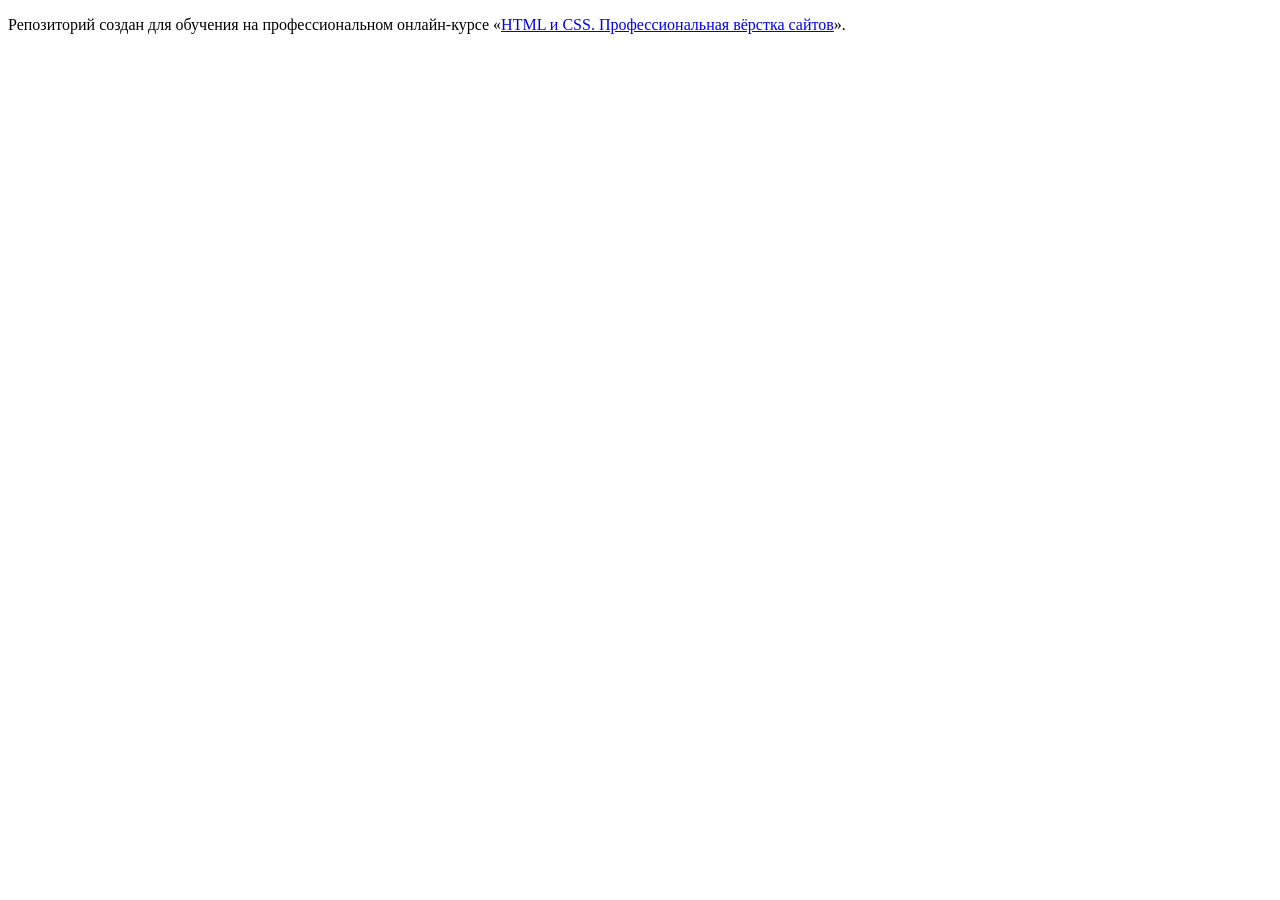
==== index.html @ 4e3295e1 ":hatching_chick:" ====
<!DOCTYPE html>
<html lang="ru">
  <head>
    <meta charset="utf-8">
    <title>HTML Academy: Седона</title>
  </head>
  <body>

    <p>Репозиторий создан для обучения на профессиональном онлайн‑курсе «<a href="https://htmlacademy.ru/intensive/htmlcss">HTML и CSS. Профессиональная вёрстка сайтов</a>».</p>

  </body>
</html>
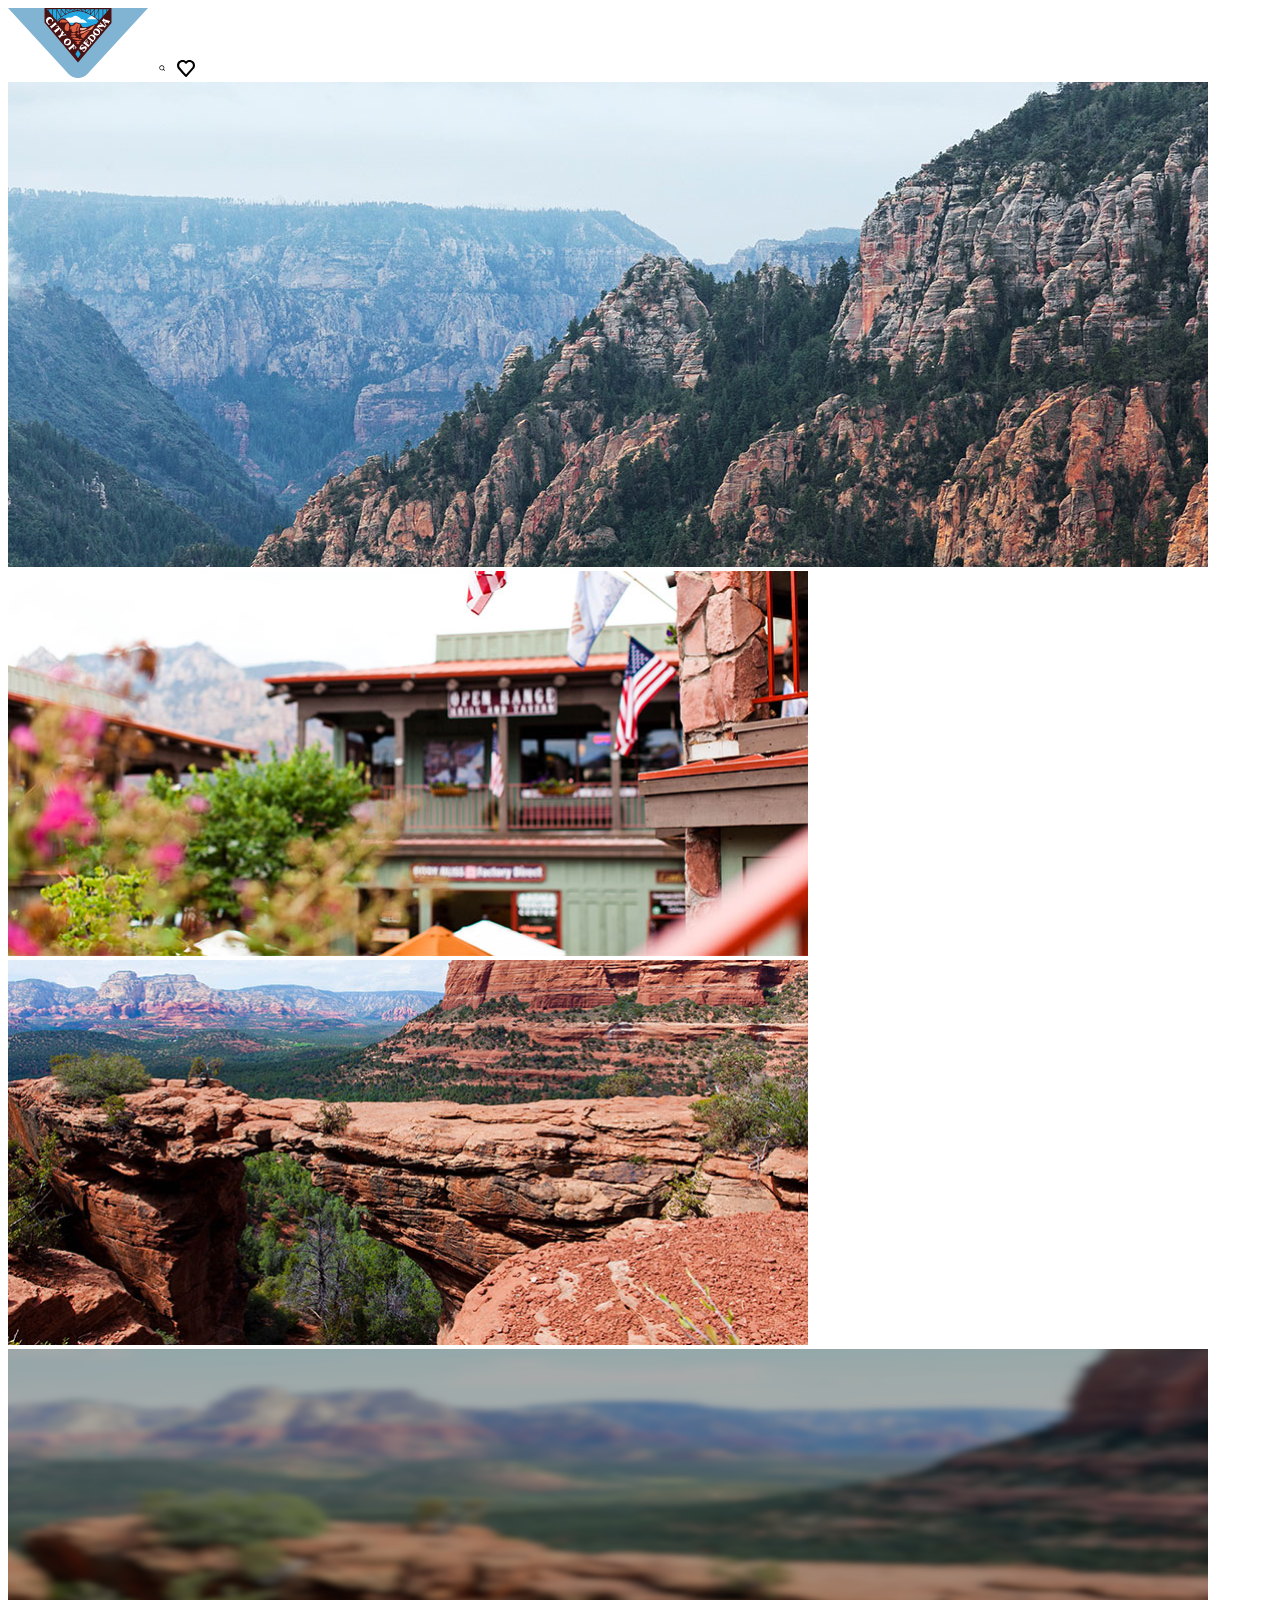
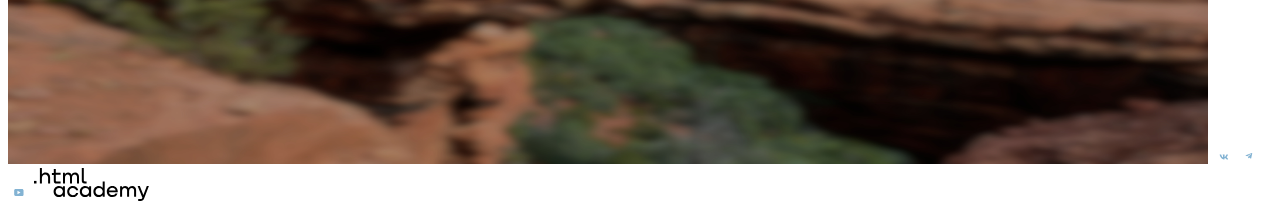
==== commit f96138a0: "some of updates" ====
--- a/index.html
+++ b/index.html
@@ -1,12 +1,21 @@
 <!DOCTYPE html>
-<html lang="ru">
-  <head>
-    <meta charset="utf-8">
-    <title>HTML Academy: Седона</title>
-  </head>
-  <body>
-
-    <p>Репозиторий создан для обучения на профессиональном онлайн‑курсе «<a href="https://htmlacademy.ru/intensive/htmlcss">HTML и CSS. Профессиональная вёрстка сайтов</a>».</p>
-
-  </body>
+<html lang="en">
+<head>
+    <meta charset="UTF-8">
+    <meta name="viewport" content="width=device-width, initial-scale=1.0">
+    <title>Main Page</title>
+</head>
+<body>
+    <img src="images/logo.svg" width="140" height="70" alt="Лого Sedona">
+    <img src="images/search.svg" width="20" height="20" alt="Лого поиска">
+    <img src="images/heart.svg" width="20" height="20" alt="Лого избранного">
+    <img src="images/index-background.jpg" width="1200" height="485" alt="Логотип Sedona на фоне гор">
+    <img src="images/photo-1.jpg" width="800" height="385" alt="Дома в японской стилистике">
+    <img src="images/photo-2.jpg" width="800" height="385" alt="Гранд каньон">
+    <img src="images/unsplash.jpg" width="1200" height="415" alt="Горы">
+    <img src="images/social-vk.svg" width="24" height="14" alt="Лого VK">
+    <img src="images/social-telegram.svg" width="18" height="16" alt="Лого TG">
+    <img src="images/social-youtube.svg" width="22" height="17" alt="Лого YT">
+    <img src="images/logo_htmlacademy.svg" width="115" height="33" alt="Лого HTMLAcademy">
+</body>
 </html>
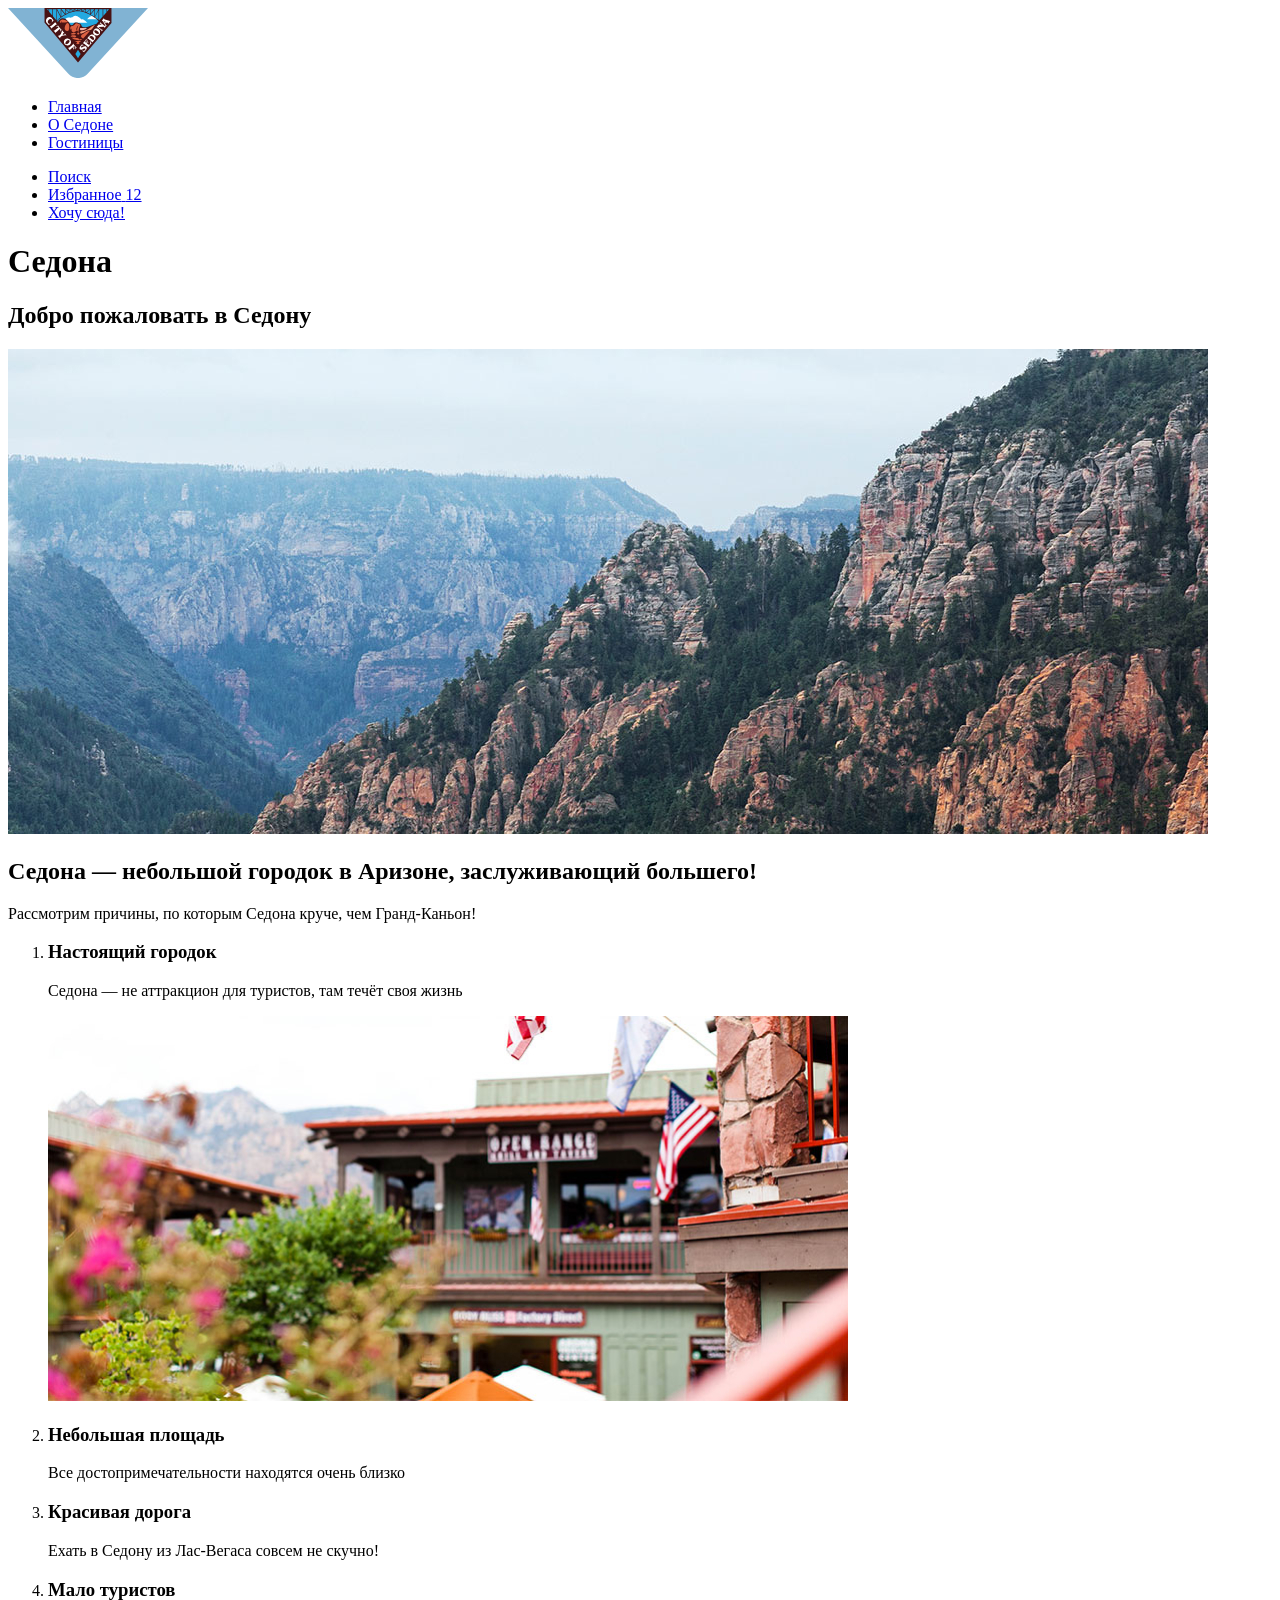
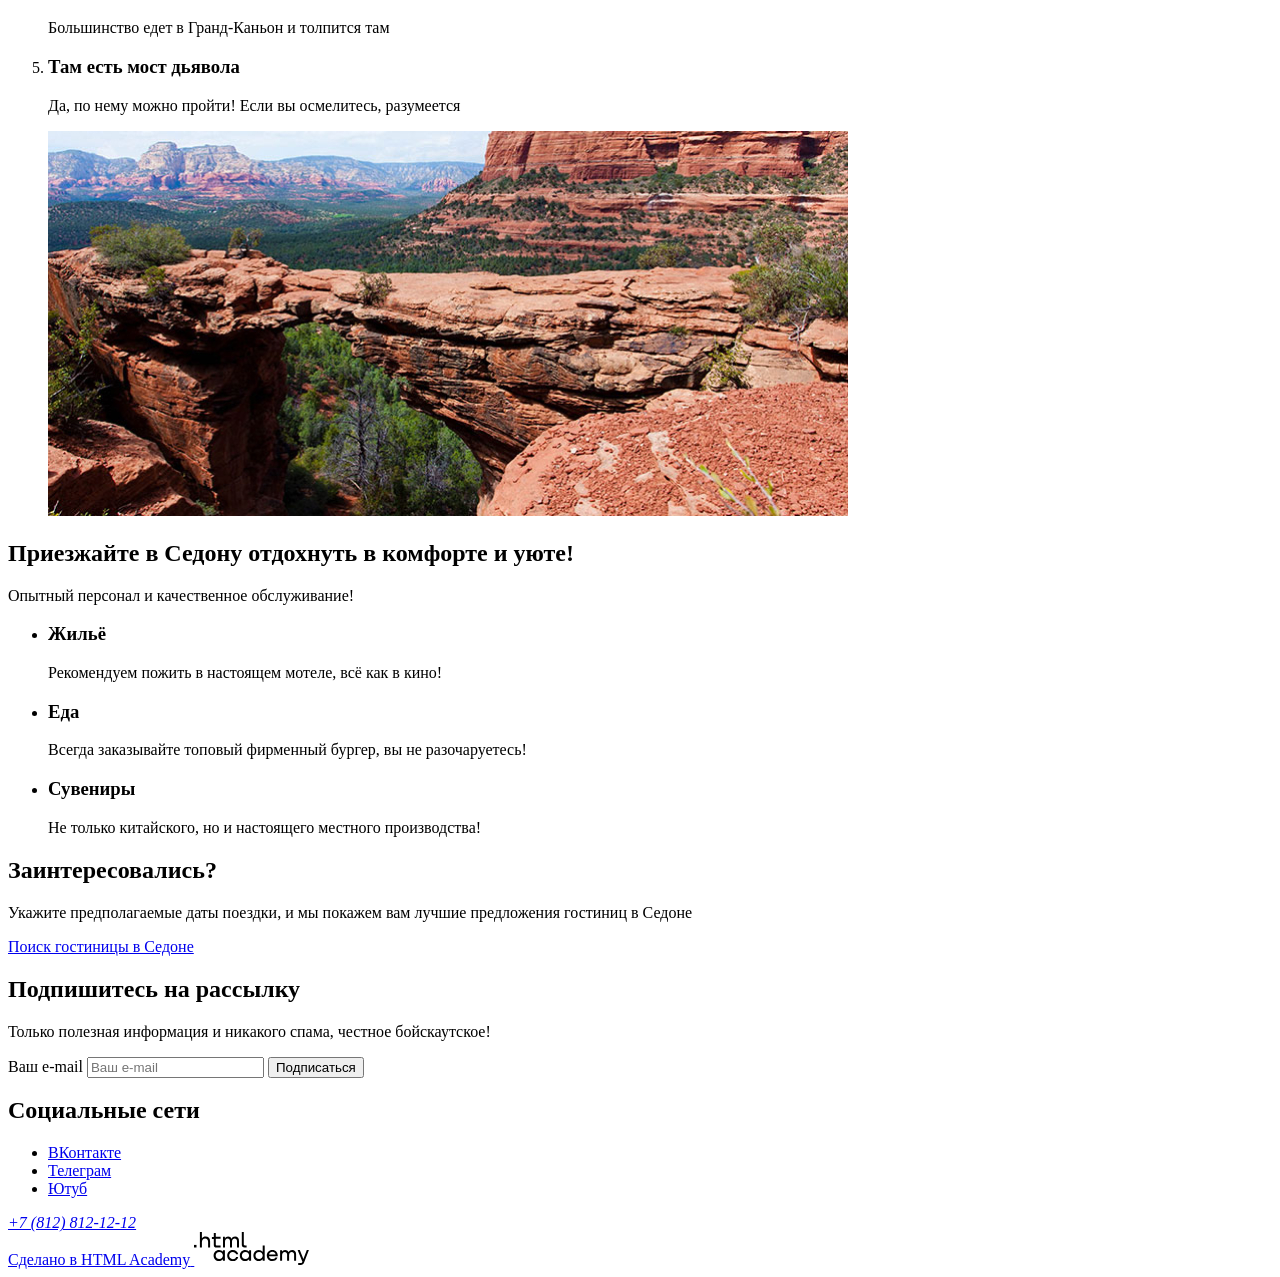
==== commit c1b6df36: "Размечает страницы проекта" ====
--- a/index.html
+++ b/index.html
@@ -1,21 +1,152 @@
 <!DOCTYPE html>
-<html lang="en">
-<head>
-    <meta charset="UTF-8">
+<html lang="ru">
+  <head>
+    <meta charset="utf-8">
     <meta name="viewport" content="width=device-width, initial-scale=1.0">
-    <title>Main Page</title>
-</head>
-<body>
-    <img src="images/logo.svg" width="140" height="70" alt="Лого Sedona">
-    <img src="images/search.svg" width="20" height="20" alt="Лого поиска">
-    <img src="images/heart.svg" width="20" height="20" alt="Лого избранного">
-    <img src="images/index-background.jpg" width="1200" height="485" alt="Логотип Sedona на фоне гор">
-    <img src="images/photo-1.jpg" width="800" height="385" alt="Дома в японской стилистике">
-    <img src="images/photo-2.jpg" width="800" height="385" alt="Гранд каньон">
-    <img src="images/unsplash.jpg" width="1200" height="415" alt="Горы">
-    <img src="images/social-vk.svg" width="24" height="14" alt="Лого VK">
-    <img src="images/social-telegram.svg" width="18" height="16" alt="Лого TG">
-    <img src="images/social-youtube.svg" width="22" height="17" alt="Лого YT">
-    <img src="images/logo_htmlacademy.svg" width="115" height="33" alt="Лого HTMLAcademy">
-</body>
+    <title>Седона</title>
+  </head>
+  <body>
+    <header class="page-header" data-test="header">
+      <a class="page-header__logo" aria-current="page">
+        <img src="images/logo.svg" width="140" height="70" alt="Логотип города Седона.">
+      </a>
+      <nav class="navigation" aria-label="Основная навигация">
+        <ul class="navigation__list">
+          <li class="navigation__item">
+            <a class="navigation__link navigation__link--current" href="index.html">Главная</a>
+          </li>
+          <li class="navigation__item">
+            <a class="navigation__link" href="#">О Седоне</a>
+          </li>
+          <li class="navigation__item">
+            <a class="navigation__link" href="catalog.html">Гостиницы</a>
+          </li>
+        </ul>
+        <ul class="navigation__list navigation__list--user">
+          <li class="navigation__item">
+            <a class="navigation__link navigation__link--search" href="#">
+              <span class="visually-hidden">Поиск</span>
+            </a>
+          </li>
+          <li class="navigation__item">
+            <a class="navigation__link navigation__link--favorite" href="#">
+              <span class="visually-hidden">Избранное</span>
+              <span class="navigation__favorite-count">12</span>
+            </a>
+          </li>
+          <li class="navigation__item">
+            <a class="button navigation__button" href="#">Хочу сюда!</a>
+          </li>
+        </ul>
+      </nav>
+    </header>
+
+    <main class="main-index" data-test="main">
+      <h1 class="visually-hidden">Седона</h1>
+
+      <section class="hero" data-test="hero">
+        <h2 class="visually-hidden">Добро пожаловать в Седону</h2>
+        <img class="hero__image" src="images/index-background.jpg" width="1200" height="485" alt="Горы и каньоны Седоны.">
+      </section>
+
+      <section class="advantages" data-test="advantages">
+        <h2 class="advantages__title">Седона — небольшой городок в Аризоне, заслуживающий большего!</h2>
+        <p class="advantages__description">Рассмотрим причины, по которым Седона круче, чем Гранд-Каньон!</p>
+
+        <ol class="advantages__list">
+          <li class="advantages__item advantages__item--wide">
+            <div class="advantages__content">
+              <h3 class="advantages__subtitle">Настоящий городок</h3>
+              <p class="advantages__text">Седона — не аттракцион для туристов, там течёт своя жизнь</p>
+            </div>
+            <img class="advantages__image" src="images/photo-1.jpg" width="800" height="385" alt="Улица Седоны с домами и флагами.">
+          </li>
+          <li class="advantages__item">
+            <h3 class="advantages__subtitle">Небольшая площадь</h3>
+            <p class="advantages__text">Все достопримечательности находятся очень близко</p>
+          </li>
+          <li class="advantages__item">
+            <h3 class="advantages__subtitle">Красивая дорога</h3>
+            <p class="advantages__text">Ехать в Седону из Лас-Вегаса совсем не скучно!</p>
+          </li>
+          <li class="advantages__item">
+            <h3 class="advantages__subtitle">Мало туристов</h3>
+            <p class="advantages__text">Большинство едет в Гранд-Каньон и толпится там</p>
+          </li>
+          <li class="advantages__item advantages__item--wide">
+            <div class="advantages__content">
+              <h3 class="advantages__subtitle">Там есть мост дьявола</h3>
+              <p class="advantages__text">Да, по нему можно пройти! Если вы осмелитесь, разумеется</p>
+            </div>
+            <img class="advantages__image" src="images/photo-2.jpg" width="800" height="385" alt="Мост дьявола в красных скалах Седоны.">
+          </li>
+        </ol>
+
+        <section class="services">
+          <h2 class="services__title">Приезжайте в Седону отдохнуть в комфорте и уюте!</h2>
+          <p class="services__description">Опытный персонал и качественное обслуживание!</p>
+          <ul class="services__list">
+            <li class="services__item services__item--housing">
+              <h3 class="services__subtitle">Жильё</h3>
+              <p class="services__text">Рекомендуем пожить в настоящем мотеле, всё как в кино!</p>
+            </li>
+            <li class="services__item services__item--food">
+              <h3 class="services__subtitle">Еда</h3>
+              <p class="services__text">Всегда заказывайте топовый фирменный бургер, вы не разочаруетесь!</p>
+            </li>
+            <li class="services__item services__item--souvenirs">
+              <h3 class="services__subtitle">Сувениры</h3>
+              <p class="services__text">Не только китайского, но и настоящего местного производства!</p>
+            </li>
+          </ul>
+        </section>
+      </section>
+
+      <section class="hotel-search" data-test="search">
+        <h2 class="hotel-search__title">Заинтересовались?</h2>
+        <p class="hotel-search__description">Укажите предполагаемые даты поездки, и мы покажем вам лучшие предложения гостиниц в Седоне</p>
+        <a class="button hotel-search__button" href="catalog.html">Поиск гостиницы в Седоне</a>
+      </section>
+
+      <section class="subscribe subscribe--index" data-test="subscribe">
+        <h2 class="subscribe__title">Подпишитесь на рассылку</h2>
+        <p class="subscribe__description">Только полезная информация и никакого спама, честное бойскаутское!</p>
+        <form class="subscribe__form" action="https://echo.htmlacademy.ru/" method="post">
+          <label class="visually-hidden" for="subscribe-email">Ваш e-mail</label>
+          <input class="subscribe__field" type="email" name="email" id="subscribe-email" placeholder="Ваш e-mail" required>
+          <button class="button subscribe__button" type="submit">Подписаться</button>
+        </form>
+      </section>
+    </main>
+
+    <footer class="page-footer" data-test="footer">
+      <section class="page-footer__social social">
+        <h2 class="visually-hidden">Социальные сети</h2>
+        <ul class="social__list">
+          <li class="social__item">
+            <a class="social__link social__link--vk" href="https://vk.com/htmlacademy">
+              <span class="visually-hidden">ВКонтакте</span>
+            </a>
+          </li>
+          <li class="social__item">
+            <a class="social__link social__link--telegram" href="https://t.me/htmlacademy">
+              <span class="visually-hidden">Телеграм</span>
+            </a>
+          </li>
+          <li class="social__item">
+            <a class="social__link social__link--youtube" href="https://www.youtube.com/user/htmlacademyru">
+              <span class="visually-hidden">Ютуб</span>
+            </a>
+          </li>
+        </ul>
+      </section>
+      <address class="page-footer__contacts">
+        <a class="page-footer__phone" href="tel:+78128121212">+7&nbsp;(812)&nbsp;812&#8209;12&#8209;12</a>
+      </address>
+      <a class="page-footer__copyright" href="https://htmlacademy.ru/">
+        <span class="visually-hidden">Сделано в HTML Academy</span>
+        <img src="images/logo_htmlacademy.svg" width="115" height="33" alt="Логотип HTML Academy.">
+      </a>
+    </footer>
+  </body>
 </html>
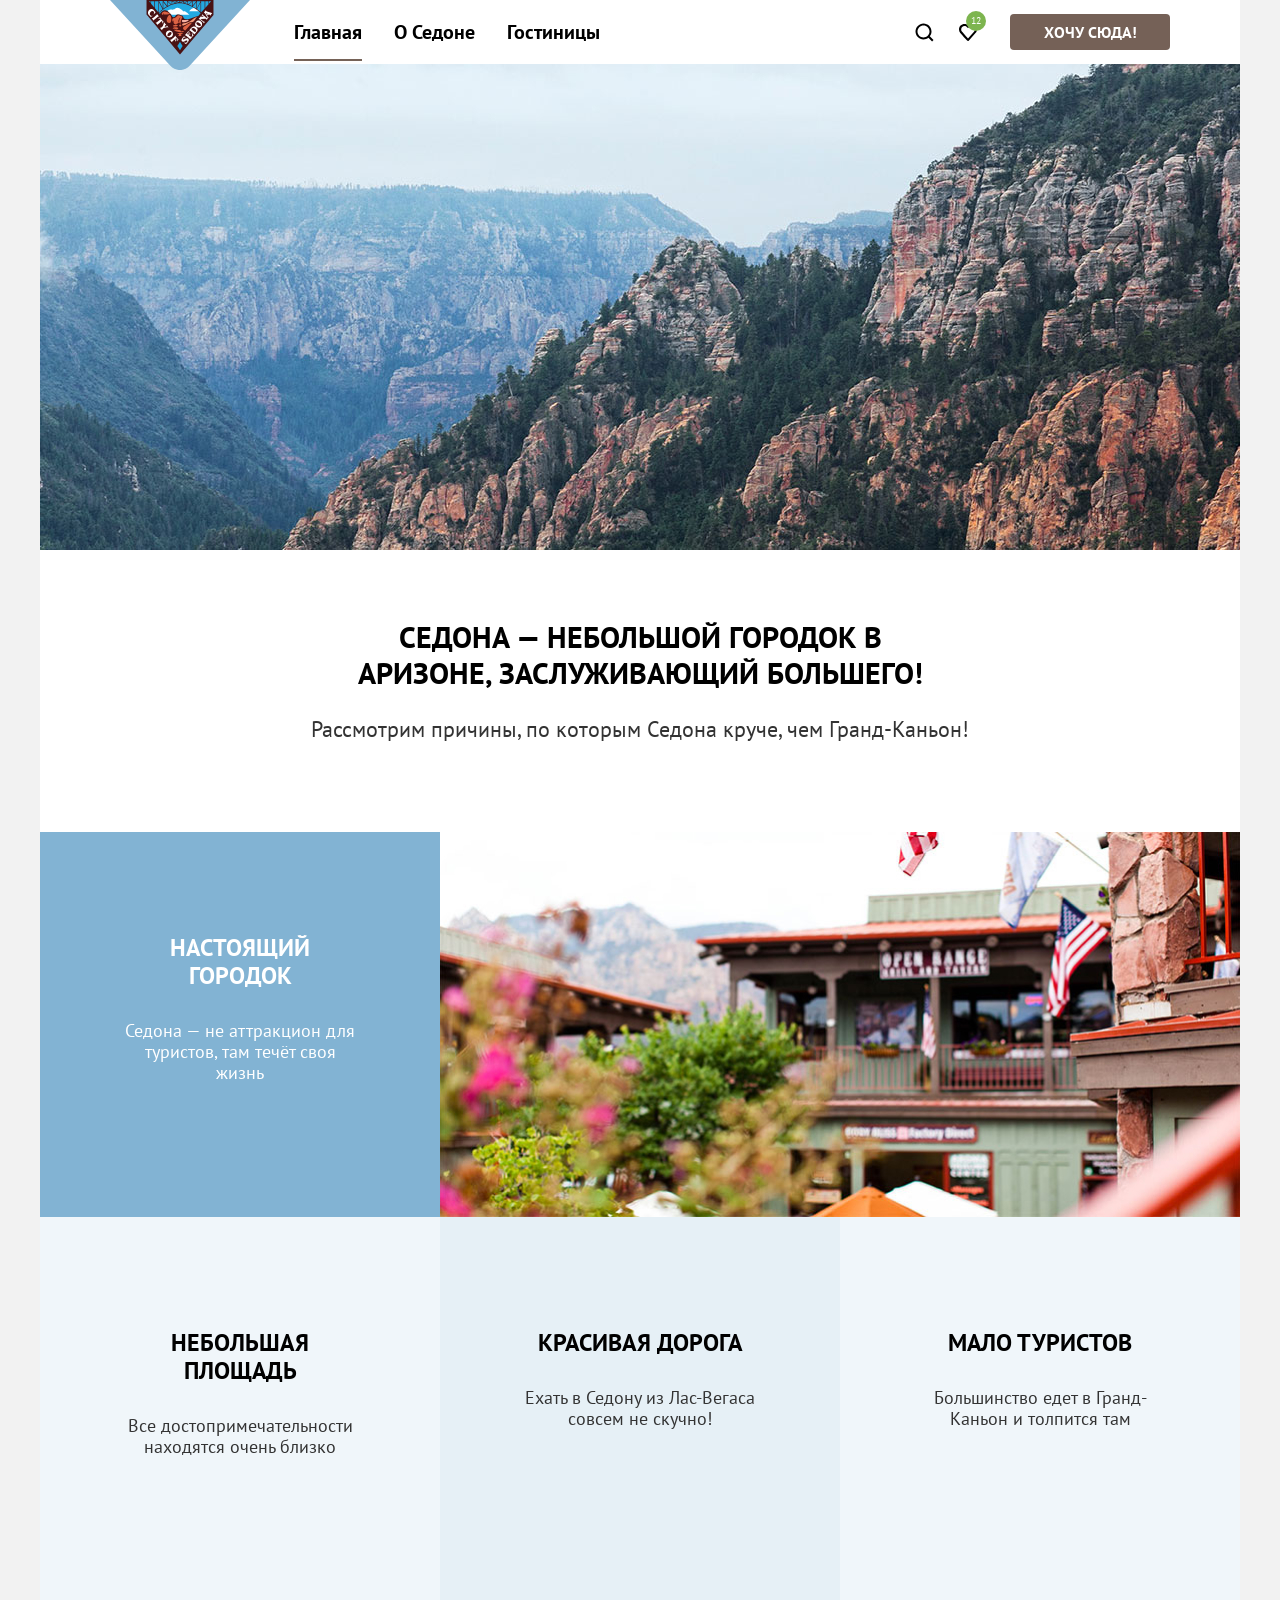
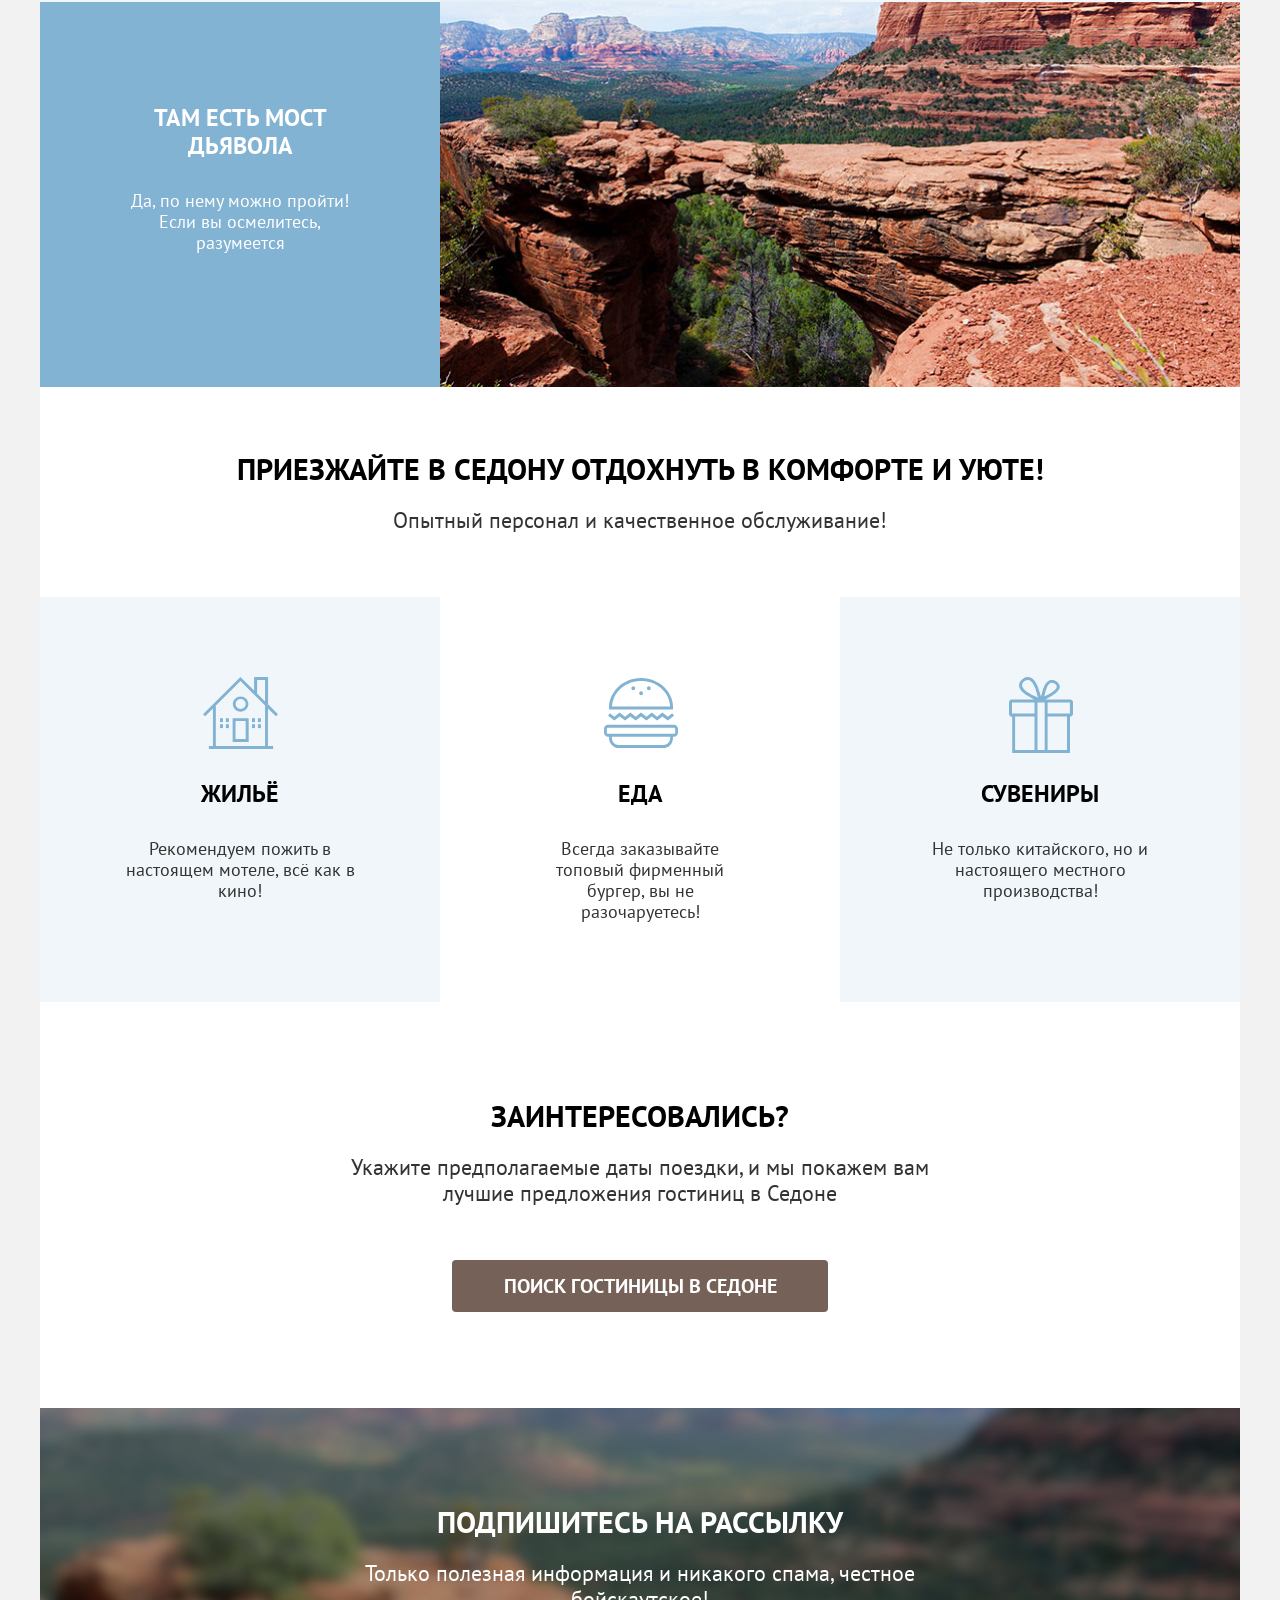
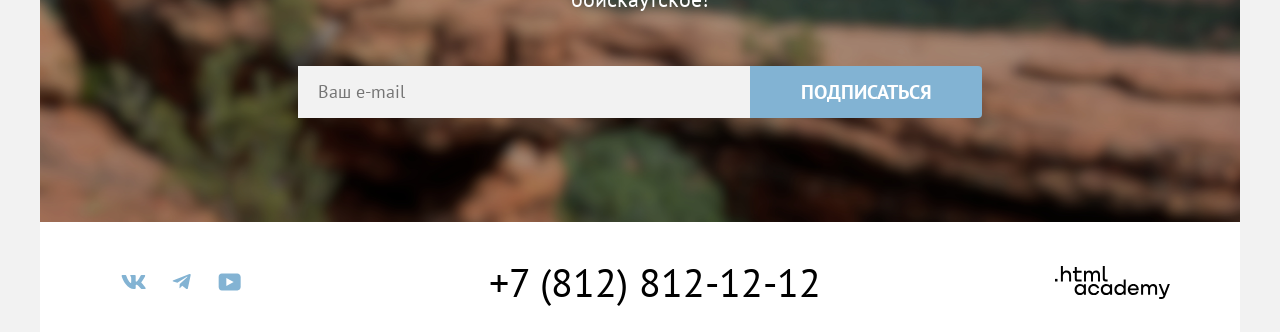
==== commit bd29c613: "Добавляет базовую стилизацию страниц" ====
--- a/index.html
+++ b/index.html
@@ -3,6 +3,7 @@
   <head>
     <meta charset="utf-8">
     <meta name="viewport" content="width=device-width, initial-scale=1.0">
+    <link rel="stylesheet" href="styles/styles.css">
     <title>Седона</title>
   </head>
   <body>
--- a/styles/styles.css
+++ b/styles/styles.css
@@ -0,0 +1,701 @@
+@font-face {
+  font-family: "PT Sans";
+  font-style: normal;
+  font-weight: 400;
+  font-display: swap;
+  src: url("../fonts/ptsans-400.woff2") format("woff2");
+}
+
+@font-face {
+  font-family: "PT Sans";
+  font-style: normal;
+  font-weight: 700;
+  font-display: swap;
+  src: url("../fonts/ptsans-700.woff2") format("woff2");
+}
+
+html {
+  height: 100%;
+}
+
+body {
+  min-width: 1200px;
+  min-height: 100%;
+  margin: 0;
+  font-family: "PT Sans", "Arial", sans-serif;
+  font-size: 18px;
+  line-height: 21px;
+  font-weight: 400;
+  color: #333333;
+  background-color: #f2f2f2;
+}
+
+img {
+  display: block;
+  max-width: 100%;
+  object-fit: cover;
+}
+
+a {
+  color: inherit;
+  text-decoration: none;
+}
+
+.visually-hidden {
+  position: absolute;
+  width: 1px;
+  height: 1px;
+  margin: -1px;
+  padding: 0;
+  overflow: hidden;
+  white-space: nowrap;
+  border: 0;
+  clip: rect(0 0 0 0);
+  clip-path: inset(100%);
+}
+
+.button {
+  display: inline-block;
+  box-sizing: border-box;
+  padding: 8px 26px;
+  font-family: "PT Sans", "Arial", sans-serif;
+  font-size: 16px;
+  line-height: 20px;
+  font-weight: 700;
+  color: #ffffff;
+  text-align: center;
+  text-transform: uppercase;
+  background-color: #756157;
+  border: 0;
+  border-radius: 4px;
+}
+
+.page-header {
+  display: flex;
+  width: 1200px;
+  min-height: 64px;
+  margin: 0 auto;
+  padding: 0 70px;
+  box-sizing: border-box;
+  color: #000000;
+  background-color: #ffffff;
+}
+
+.page-header__logo {
+  position: relative;
+  z-index: 1;
+  display: block;
+  width: 140px;
+  margin-right: 28px;
+  margin-bottom: -6px;
+}
+
+.navigation {
+  display: flex;
+  flex-grow: 1;
+  justify-content: space-between;
+}
+
+.navigation__list {
+  display: flex;
+  flex-wrap: wrap;
+  align-items: center;
+  max-width: 460px;
+  margin: 0;
+  padding: 0;
+  list-style: none;
+}
+
+.navigation__list--user {
+  justify-content: flex-end;
+  max-width: 320px;
+}
+
+.navigation__link {
+  display: block;
+  padding: 20px 16px;
+  font-size: 20px;
+  line-height: 24px;
+  font-weight: 700;
+}
+
+.navigation__link--current {
+  text-decoration: underline;
+  text-decoration-thickness: 2px;
+  text-underline-offset: 20px;
+  text-decoration-color: #756257;
+}
+
+.navigation__link--search,
+.navigation__link--favorite {
+  min-width: 44px;
+  min-height: 64px;
+  padding: 0;
+  background-repeat: no-repeat;
+  background-position: center;
+}
+
+.navigation__link--search {
+  background-image: url("../images/search.svg");
+}
+
+.navigation__link--favorite {
+  position: relative;
+  background-image: url("../images/heart.svg");
+}
+
+.navigation__favorite-count {
+  position: absolute;
+  top: 11px;
+  right: 4px;
+  min-width: 20px;
+  min-height: 20px;
+  font-size: 10px;
+  line-height: 20px;
+  font-weight: 400;
+  color: #ffffff;
+  text-align: center;
+  background-color: #7db54f;
+  border-radius: 10px;
+}
+
+.navigation__button {
+  min-width: 160px;
+  margin-left: 20px;
+}
+
+.main-index,
+.main-catalog {
+  width: 1200px;
+  margin: 0 auto;
+  background-color: #ffffff;
+}
+
+.hero {
+  min-height: 485px;
+  padding-top: 1px;
+  background-color: #82b3d3;
+  background-image: url("../images/index-background.jpg");
+  background-repeat: no-repeat;
+  background-position: center top;
+  background-size: cover;
+}
+
+.hero__image {
+  width: 1200px;
+  height: 485px;
+}
+
+.advantages,
+.hotel-search,
+.catalog-results,
+.subscribe {
+  text-align: center;
+}
+
+.advantages__title,
+.services__title,
+.hotel-search__title,
+.subscribe__title,
+.catalog-results__title {
+  margin: 0;
+  font-size: 30px;
+  line-height: 36px;
+  font-weight: 700;
+  color: #000000;
+  text-transform: uppercase;
+}
+
+.advantages__title {
+  max-width: 620px;
+  margin: 0 auto;
+  padding-top: 69px;
+}
+
+.advantages__description,
+.services__description,
+.hotel-search__description,
+.subscribe__description {
+  margin: 0;
+  font-size: 22px;
+  line-height: 26px;
+}
+
+.advantages__description {
+  margin-top: 25px;
+  margin-bottom: 90px;
+}
+
+.advantages__list,
+.services__list,
+.hotel-list,
+.pagination,
+.social__list,
+.breadcrumbs,
+.catalog-results__view-list {
+  margin: 0;
+  padding: 0;
+  list-style: none;
+}
+
+.advantages__list {
+  display: flex;
+  flex-wrap: wrap;
+}
+
+.advantages__item {
+  box-sizing: border-box;
+  width: 400px;
+  min-height: 385px;
+  padding: 112px 85px;
+  background-color: #83b3d31f;
+}
+
+.advantages__item:nth-child(3) {
+  background-color: #83b3d333;
+}
+
+.advantages__item--wide {
+  display: flex;
+  width: 1200px;
+  padding: 0;
+  color: #ffffff;
+  background-color: #82b3d3;
+}
+
+.advantages__content {
+  box-sizing: border-box;
+  width: 400px;
+  padding: 102px 85px;
+}
+
+.advantages__subtitle,
+.services__subtitle,
+.hotel-card__title {
+  margin: 0;
+  font-size: 24px;
+  line-height: 28px;
+  font-weight: 700;
+  color: #000000;
+  text-transform: uppercase;
+}
+
+.advantages__item--wide .advantages__subtitle {
+  color: #ffffff;
+}
+
+.advantages__text,
+.services__text {
+  margin: 30px 0 0;
+}
+
+.advantages__image {
+  width: 800px;
+  height: 385px;
+}
+
+.services {
+  padding-top: 64px;
+}
+
+.services__description {
+  margin-top: 20px;
+  margin-bottom: 64px;
+}
+
+.services__list {
+  display: flex;
+}
+
+.services__item {
+  box-sizing: border-box;
+  width: 400px;
+  min-height: 385px;
+  padding: 183px 85px 80px;
+  background-repeat: no-repeat;
+  background-position: center 80px;
+}
+
+.services__item--housing,
+.services__item--souvenirs {
+  background-color: #83b3d31f;
+}
+
+.services__item--housing {
+  background-image: url("../images/Advantage-icon1.svg");
+}
+
+.services__item--food {
+  background-image: url("../images/Advantage-icon2.svg");
+}
+
+.services__item--souvenirs {
+  background-image: url("../images/Advantage-icon3.svg");
+}
+
+.hotel-search {
+  padding: 96px 304px;
+}
+
+.hotel-search__description {
+  margin-top: 20px;
+  margin-bottom: 54px;
+}
+
+.hotel-search__button {
+  min-width: 376px;
+  padding: 8px 50px;
+  font-size: 20px;
+  line-height: 36px;
+}
+
+.subscribe {
+  padding: 96px 258px 104px;
+}
+
+.subscribe--index {
+  color: #ffffff;
+  background-color: #82b3d3;
+  background-image: url("../images/unsplash.jpg");
+  background-repeat: no-repeat;
+  background-position: center;
+  background-size: cover;
+}
+
+.subscribe--index .subscribe__title,
+.catalog-hero__title,
+.catalog-filter__title {
+  color: #ffffff;
+}
+
+.subscribe__description {
+  margin-top: 20px;
+  margin-bottom: 54px;
+}
+
+.subscribe__form {
+  display: flex;
+  justify-content: center;
+}
+
+.subscribe__field {
+  box-sizing: border-box;
+  width: 452px;
+  min-height: 52px;
+  padding: 12px 20px;
+  font-family: "PT Sans", "Arial", sans-serif;
+  font-size: 18px;
+  line-height: 24px;
+  background-color: #f2f2f2;
+  border: 0;
+}
+
+.subscribe__button {
+  min-width: 232px;
+  padding: 8px 50px;
+  font-size: 20px;
+  line-height: 36px;
+  background-color: #82b3d3;
+  border-radius: 0 4px 4px 0;
+}
+
+.page-footer {
+  display: flex;
+  align-items: center;
+  justify-content: space-between;
+  box-sizing: border-box;
+  width: 1200px;
+  margin: 0 auto;
+  padding: 40px 70px 30px;
+  color: #000000;
+  background-color: #ffffff;
+}
+
+.social__list {
+  display: flex;
+  flex-wrap: wrap;
+  max-width: 160px;
+}
+
+.social__link {
+  display: block;
+  width: 48px;
+  height: 40px;
+  background-repeat: no-repeat;
+  background-position: center;
+}
+
+.social__link--vk {
+  background-image: url("../images/social-vk.svg");
+}
+
+.social__link--telegram {
+  background-image: url("../images/social-telegram.svg");
+}
+
+.social__link--youtube {
+  background-image: url("../images/social-youtube.svg");
+}
+
+.page-footer__contacts {
+  font-style: normal;
+}
+
+.page-footer__phone {
+  font-size: 40px;
+  line-height: 40px;
+}
+
+.catalog-hero {
+  padding: 35px 70px 70px;
+  color: #ffffff;
+  background-color: #82b3d3;
+  background-image: url("../images/catalog-background.jpg");
+  background-repeat: no-repeat;
+  background-position: center;
+  background-size: cover;
+}
+
+.catalog-hero__title {
+  margin: 0;
+  font-size: 60px;
+  line-height: 78px;
+  font-weight: 700;
+}
+
+.breadcrumbs {
+  display: flex;
+  flex-wrap: wrap;
+  margin-top: 8px;
+  margin-bottom: 40px;
+}
+
+.breadcrumbs__item {
+  margin-right: 28px;
+  font-size: 16px;
+  line-height: 21px;
+}
+
+.catalog-filter {
+  display: flex;
+}
+
+.catalog-filter__group {
+  min-width: 150px;
+  margin: 0 70px 0 0;
+  padding: 0;
+  border: 0;
+}
+
+.catalog-filter__group--price {
+  margin-left: auto;
+}
+
+.catalog-filter__title {
+  margin-bottom: 32px;
+  font-size: 20px;
+  line-height: 24px;
+  font-weight: 700;
+}
+
+.catalog-filter__control {
+  display: block;
+  margin-bottom: 16px;
+}
+
+.catalog-filter__price-label {
+  display: inline-flex;
+  align-items: center;
+  margin-right: 2px;
+  color: #000000;
+  background-color: #f2f2f2;
+}
+
+.catalog-filter__price-input {
+  box-sizing: border-box;
+  width: 110px;
+  padding: 12px 20px;
+  font-family: "PT Sans", "Arial", sans-serif;
+  font-size: 18px;
+  line-height: 24px;
+  font-weight: 700;
+  background-color: #f2f2f2;
+  border: 0;
+}
+
+.catalog-filter__price-text {
+  padding-left: 20px;
+  color: #0000004d;
+}
+
+.catalog-filter__buttons {
+  display: flex;
+  flex-direction: column;
+  justify-content: flex-end;
+  width: 191px;
+  margin-left: 70px;
+}
+
+.catalog-filter__button {
+  width: 191px;
+  background-color: #82b3d3;
+}
+
+.catalog-filter__button--reset {
+  margin-top: 32px;
+  background-color: #00000000;
+}
+
+.catalog-results {
+  padding: 50px 70px 60px;
+  text-align: left;
+}
+
+.catalog-results__title {
+  display: inline-block;
+  margin-right: 190px;
+}
+
+.catalog-results__select {
+  width: 292px;
+  padding: 14px 20px;
+  font-family: "PT Sans", "Arial", sans-serif;
+  font-size: 18px;
+  line-height: 21px;
+  color: #333333;
+  background-color: #ffffff;
+  border: 2px solid #e5e5e5;
+  border-radius: 4px;
+}
+
+.catalog-results__view-list {
+  display: inline-flex;
+  flex-wrap: wrap;
+  justify-content: flex-end;
+  width: 160px;
+  margin-left: 66px;
+  vertical-align: middle;
+}
+
+.catalog-results__view-link {
+  display: block;
+  width: 48px;
+  height: 48px;
+  margin-left: 8px;
+  border: 2px solid #e5e5e5;
+  border-radius: 4px;
+}
+
+.catalog-results__view-link--current {
+  border-color: #000000;
+}
+
+.hotel-list {
+  display: flex;
+  flex-wrap: wrap;
+  gap: 20px;
+  margin-top: 40px;
+}
+
+.hotel-card {
+  box-sizing: border-box;
+  width: 340px;
+  padding: 20px;
+  border: 1px solid #e6e6e6;
+  border-radius: 4px;
+}
+
+.hotel-card__image {
+  width: 300px;
+  height: 212px;
+}
+
+.hotel-card__title {
+  margin-top: 16px;
+  text-transform: none;
+}
+
+.hotel-card__type,
+.hotel-card__price,
+.hotel-card__rating {
+  display: inline-block;
+  width: 140px;
+  margin: 16px 0 0;
+}
+
+.hotel-card__button {
+  width: 140px;
+  margin-top: 16px;
+}
+
+.hotel-card__button--favorite,
+.catalog-filter__button,
+.subscribe__button {
+  background-color: #82b3d3;
+}
+
+.hotel-card__button--favorite-current {
+  background-color: #7db54f;
+}
+
+.hotel-card__stars {
+  display: inline-block;
+  width: 140px;
+  min-height: 37px;
+  margin: 16px 0 0;
+  background-image: linear-gradient(90deg, #82b3d3 0 18px, #00000000 18px 24px);
+  background-repeat: repeat-x;
+  background-size: 24px 17px;
+}
+
+.hotel-card__stars--four {
+  max-width: 96px;
+}
+
+.hotel-card__stars--three {
+  max-width: 72px;
+}
+
+.hotel-card__stars--two {
+  max-width: 48px;
+}
+
+.hotel-card__rating {
+  padding: 9px 22px 8px;
+  box-sizing: border-box;
+  font-size: 16px;
+  line-height: 20px;
+  text-align: center;
+  text-transform: uppercase;
+  background-color: #f2f2f2;
+  border-radius: 4px;
+}
+
+.pagination {
+  display: flex;
+  flex-wrap: wrap;
+  margin-top: 40px;
+}
+
+.pagination__link,
+.pagination__ellipsis {
+  display: block;
+  min-width: 60px;
+  min-height: 60px;
+  margin-right: 8px;
+  padding: 12px 18px;
+  box-sizing: border-box;
+  font-size: 20px;
+  line-height: 36px;
+  font-weight: 700;
+  color: #ffffff;
+  text-align: center;
+  background-color: #82b3d3;
+  border-radius: 4px;
+}
+
+.pagination__link--current,
+.pagination__ellipsis {
+  color: #000000;
+  background-color: #f2f2f2;
+}
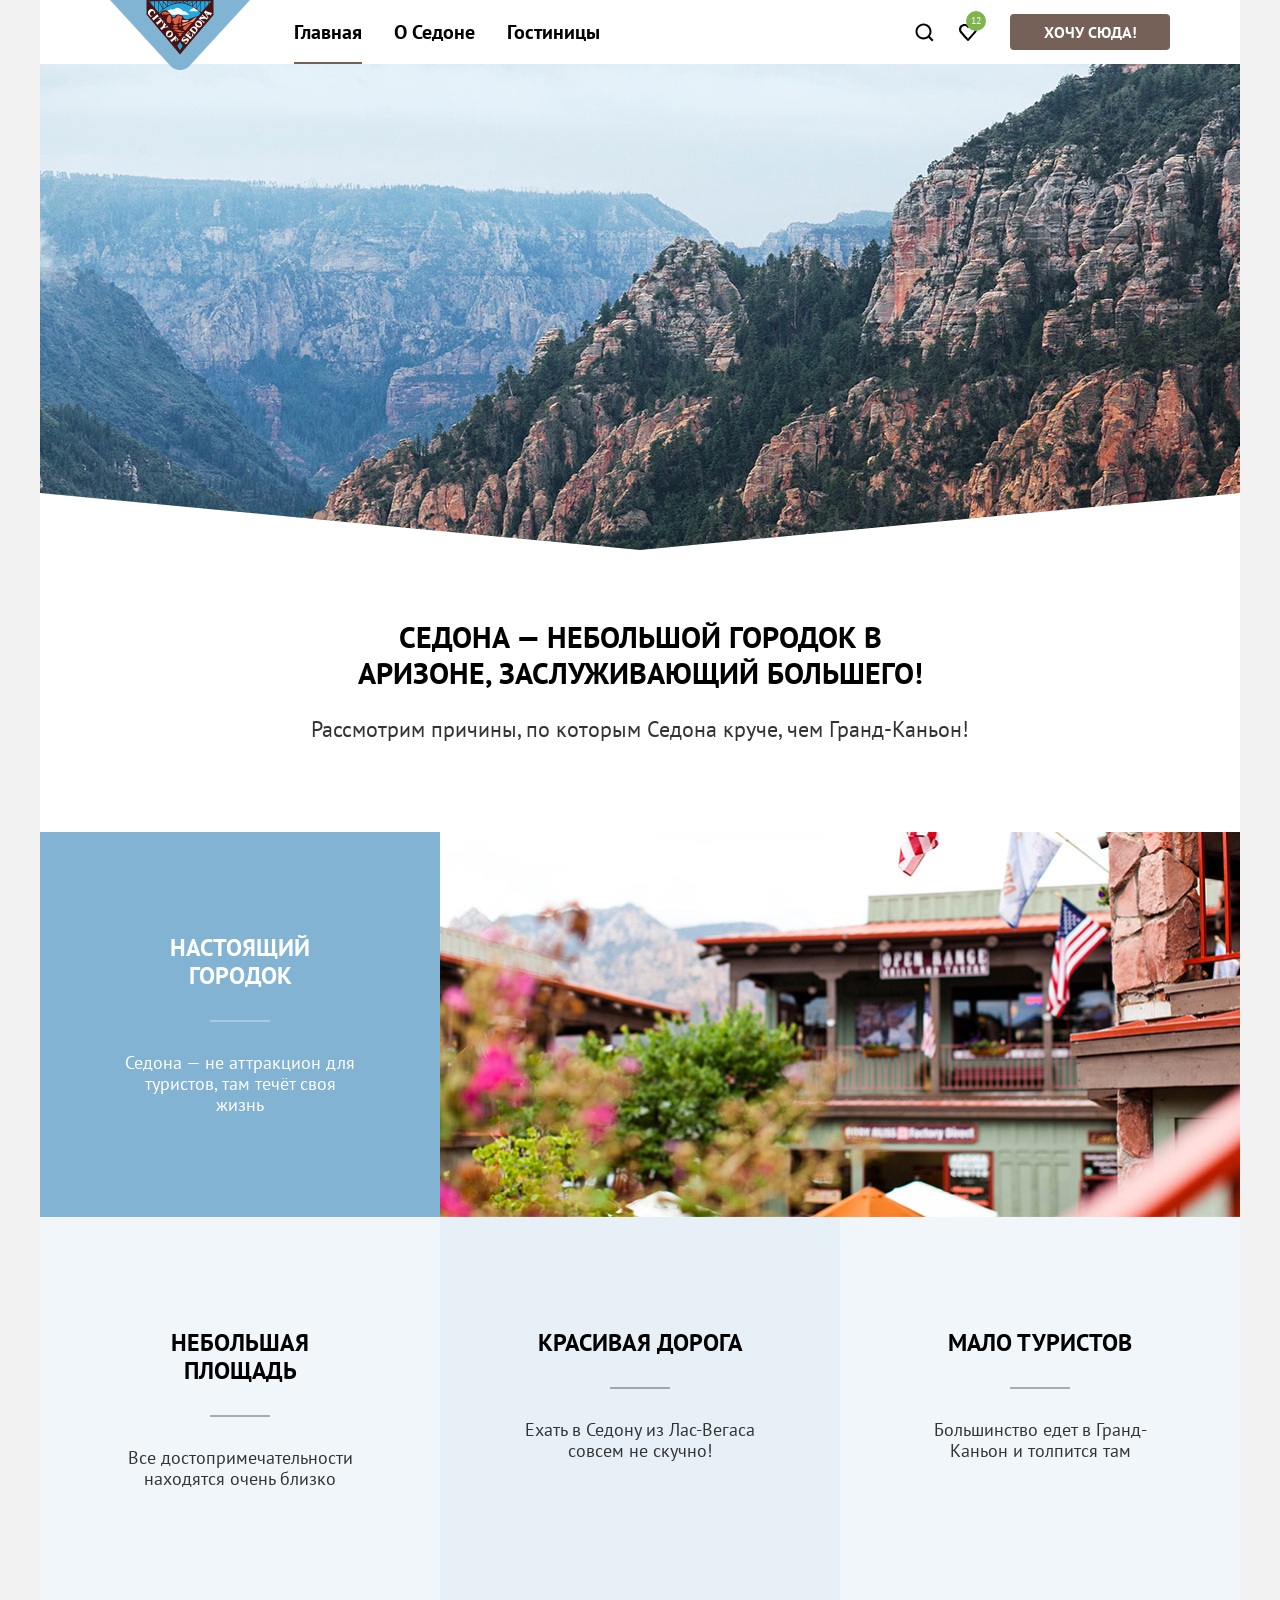
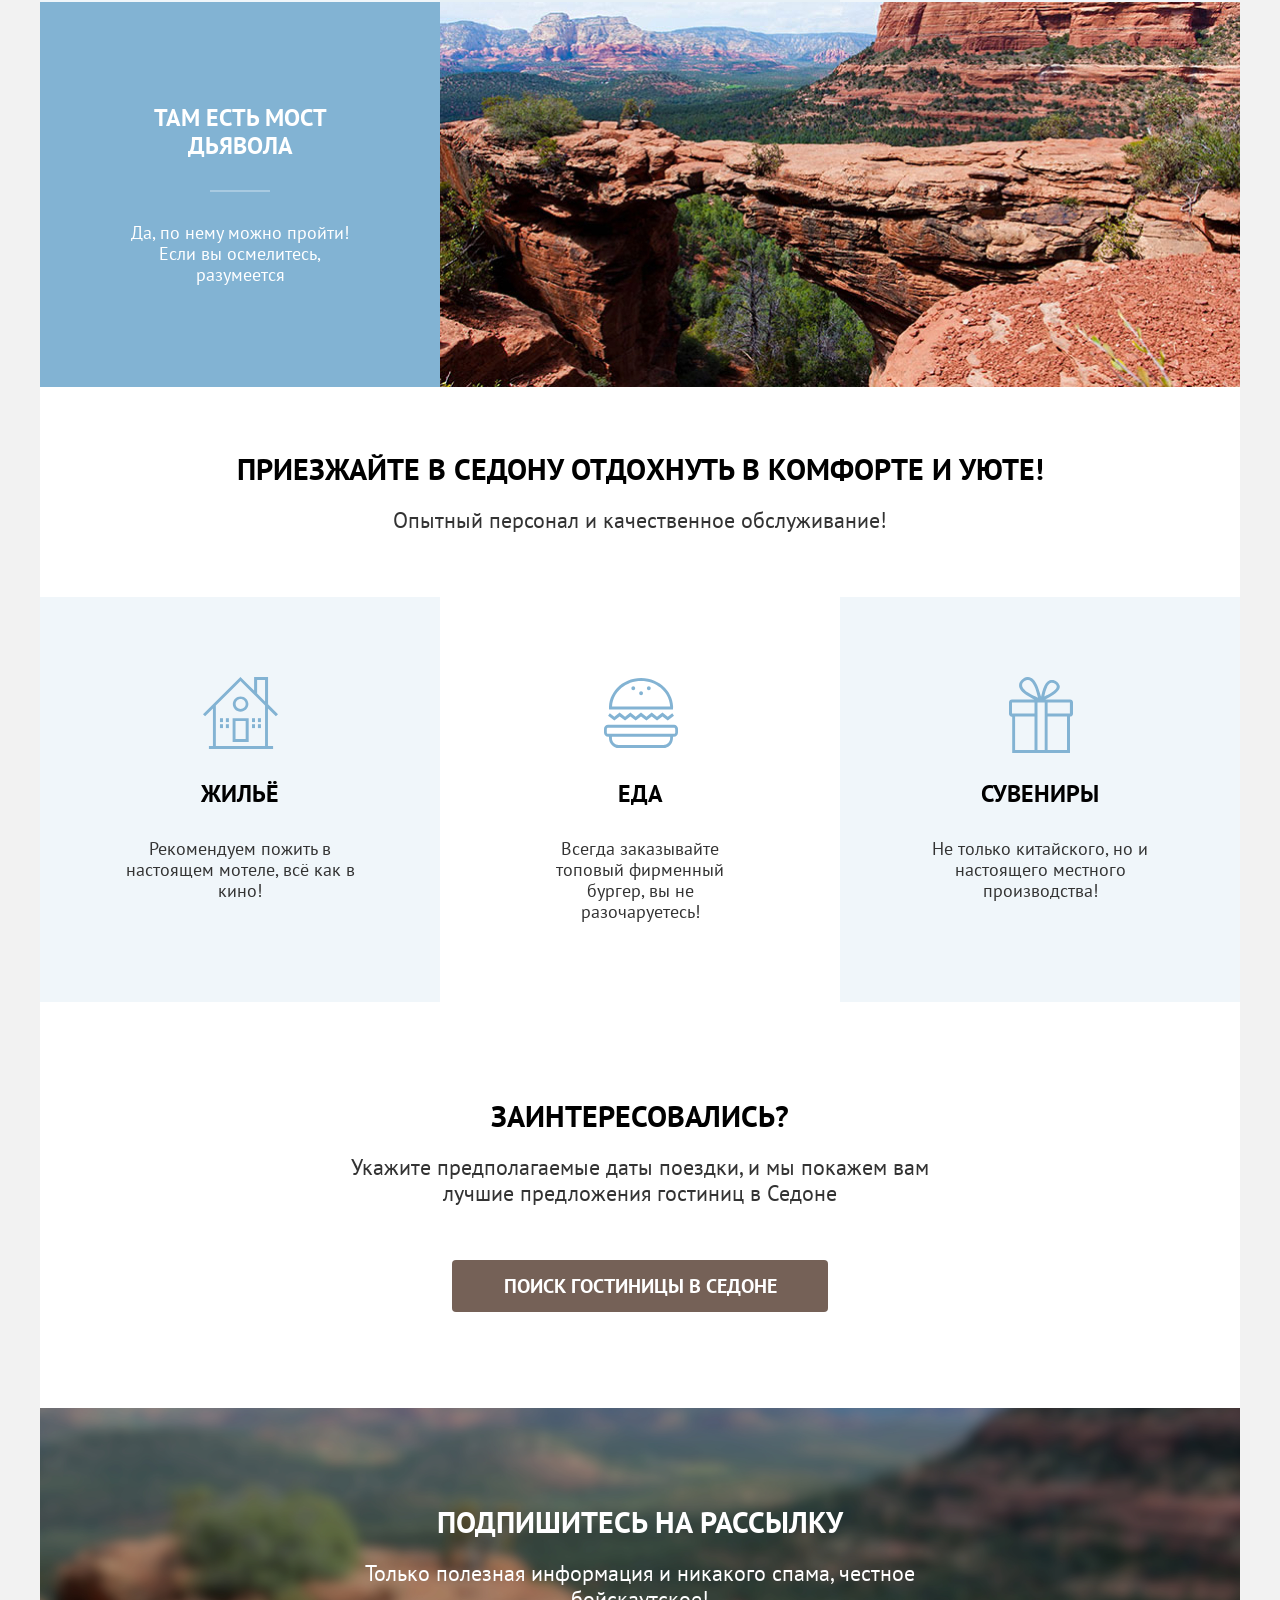
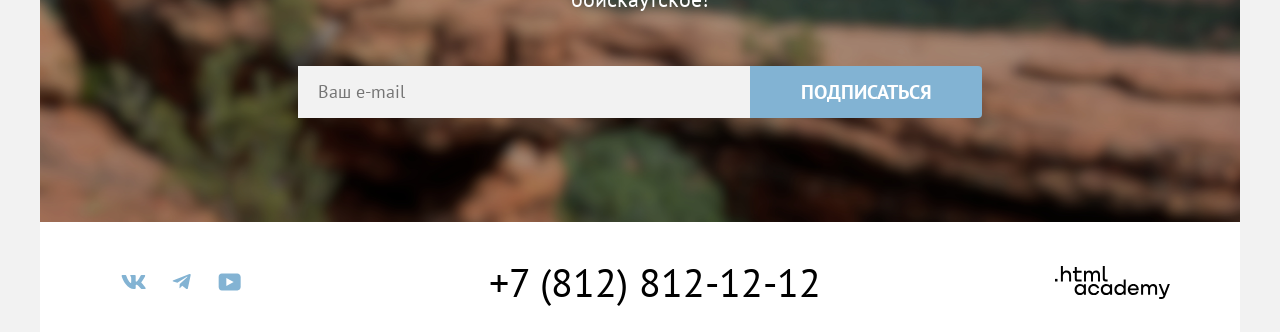
==== commit 7ac8ac8c: "Добавляет модальное окно поиска" ====
--- a/index.html
+++ b/index.html
@@ -106,7 +106,7 @@
       <section class="hotel-search" data-test="search">
         <h2 class="hotel-search__title">Заинтересовались?</h2>
         <p class="hotel-search__description">Укажите предполагаемые даты поездки, и мы покажем вам лучшие предложения гостиниц в Седоне</p>
-        <a class="button hotel-search__button" href="catalog.html">Поиск гостиницы в Седоне</a>
+        <a class="button hotel-search__button" href="#search-modal">Поиск гостиницы в Седоне</a>
       </section>
 
       <section class="subscribe subscribe--index" data-test="subscribe">
@@ -119,6 +119,50 @@
         </form>
       </section>
     </main>
+
+    <div class="modal-container modal-container--closed" id="search-modal">
+      <div class="modal modal-search">
+        <button class="modal__close-button" type="button">
+          <span class="visually-hidden">Закрыть</span>
+        </button>
+        <section class="modal__content">
+          <h2 class="modal__title">Поиск гостиницы в Седоне</h2>
+          <form class="search-form" action="https://echo.htmlacademy.ru/" method="post">
+            <p class="search-form__field-group search-form__field-group--wide">
+              <label class="search-form__label" for="arrival-date">Дата заезда:</label>
+              <input class="search-form__field" type="text" name="arrival-date" id="arrival-date" value="27 апреля 2020">
+              <span class="search-form__message search-form__message--error">Мы не можем отправить вас в прошлое.</span>
+            </p>
+            <p class="search-form__field-group search-form__field-group--wide">
+              <label class="search-form__label" for="departure-date">Дата выезда:</label>
+              <input class="search-form__field" type="text" name="departure-date" id="departure-date" value="1 сентября 2023">
+              <span class="search-form__message">На эти даты есть свободные номера. Пока есть.</span>
+            </p>
+            <p class="search-form__field-group">
+              <label class="search-form__label" for="adults">Взрослые:</label>
+              <button class="search-form__control" type="button">
+                <span class="visually-hidden">Уменьшить количество взрослых</span>
+              </button>
+              <input class="search-form__number" type="number" name="adults" id="adults" value="2" min="1">
+              <button class="search-form__control search-form__control--plus" type="button">
+                <span class="visually-hidden">Увеличить количество взрослых</span>
+              </button>
+            </p>
+            <p class="search-form__field-group">
+              <label class="search-form__label" for="children">Дети:</label>
+              <button class="search-form__control" type="button">
+                <span class="visually-hidden">Уменьшить количество детей</span>
+              </button>
+              <input class="search-form__number" type="number" name="children" id="children" value="2" min="0">
+              <button class="search-form__control search-form__control--plus" type="button">
+                <span class="visually-hidden">Увеличить количество детей</span>
+              </button>
+            </p>
+            <button class="button search-form__button" type="submit">Найти</button>
+          </form>
+        </section>
+      </div>
+    </div>
 
     <footer class="page-footer" data-test="footer">
       <section class="page-footer__social social">
--- a/styles/styles.css
+++ b/styles/styles.css
@@ -68,6 +68,16 @@
   background-color: #756157;
   border: 0;
   border-radius: 4px;
+  cursor: pointer;
+}
+
+.button:hover {
+  background-color: #615048;
+}
+
+.button:focus-visible {
+  outline: 3px solid #83b3d3;
+  outline-offset: 2px;
 }
 
 .page-header {
@@ -120,10 +130,17 @@
 }
 
 .navigation__link--current {
-  text-decoration: underline;
-  text-decoration-thickness: 2px;
-  text-underline-offset: 20px;
-  text-decoration-color: #756257;
+  position: relative;
+}
+
+.navigation__link--current::after {
+  position: absolute;
+  right: 16px;
+  bottom: 0;
+  left: 16px;
+  height: 2px;
+  background-color: #756257;
+  content: "";
 }
 
 .navigation__link--search,
@@ -172,6 +189,7 @@
 }
 
 .hero {
+  position: relative;
   min-height: 485px;
   padding-top: 1px;
   background-color: #82b3d3;
@@ -179,6 +197,17 @@
   background-repeat: no-repeat;
   background-position: center top;
   background-size: cover;
+}
+
+.hero::after {
+  position: absolute;
+  right: 0;
+  bottom: 0;
+  left: 0;
+  height: 57px;
+  background-color: #ffffff;
+  clip-path: polygon(0 0, 50% 100%, 100% 0, 100% 100%, 0 100%);
+  content: "";
 }
 
 .hero__image {
@@ -280,6 +309,16 @@
   text-transform: uppercase;
 }
 
+.advantages__subtitle::after {
+  display: block;
+  width: 60px;
+  height: 2px;
+  margin: 30px auto 0;
+  background-color: currentcolor;
+  opacity: 0.3;
+  content: "";
+}
+
 .advantages__item--wide .advantages__subtitle {
   color: #ffffff;
 }
@@ -471,6 +510,7 @@
 }
 
 .breadcrumbs__item {
+  position: relative;
   margin-right: 28px;
   font-size: 16px;
   line-height: 21px;
@@ -506,6 +546,7 @@
 .catalog-filter__price-label {
   display: inline-flex;
   align-items: center;
+  justify-content: space-between;
   margin-right: 2px;
   color: #000000;
   background-color: #f2f2f2;
@@ -546,14 +587,27 @@
   background-color: #00000000;
 }
 
+.catalog-filter__button:hover,
+.subscribe__button:hover,
+.hotel-card__button--favorite:hover {
+  background-color: #68a2ca;
+}
+
+.catalog-filter__button--reset:hover {
+  background-color: #ffffff33;
+}
+
 .catalog-results {
+  display: grid;
+  grid-template-columns: 1fr 292px 160px;
+  gap: 40px 70px;
+  align-items: center;
   padding: 50px 70px 60px;
   text-align: left;
 }
 
 .catalog-results__title {
-  display: inline-block;
-  margin-right: 190px;
+  margin: 0;
 }
 
 .catalog-results__select {
@@ -569,15 +623,14 @@
 }
 
 .catalog-results__view-list {
-  display: inline-flex;
+  display: flex;
   flex-wrap: wrap;
   justify-content: flex-end;
   width: 160px;
-  margin-left: 66px;
-  vertical-align: middle;
 }
 
 .catalog-results__view-link {
+  position: relative;
   display: block;
   width: 48px;
   height: 48px;
@@ -590,14 +643,52 @@
   border-color: #000000;
 }
 
+.catalog-results__view-link::before {
+  position: absolute;
+  top: 15px;
+  left: 15px;
+  width: 18px;
+  height: 18px;
+  background-color: #000000;
+  content: "";
+}
+
+.catalog-results__view-item:nth-child(1) .catalog-results__view-link::before {
+  box-shadow:
+    0 0 0 0 #000000,
+    24px 0 0 -12px #000000,
+    0 24px 0 -12px #000000,
+    24px 24px 0 -12px #000000;
+}
+
+.catalog-results__view-item:nth-child(2) .catalog-results__view-link::before {
+  height: 4px;
+  box-shadow:
+    0 7px 0 0 #000000,
+    0 14px 0 0 #000000;
+}
+
+.catalog-results__view-item:nth-child(3) .catalog-results__view-link::before {
+  width: 22px;
+  height: 2px;
+  box-shadow:
+    0 6px 0 0 #000000,
+    0 12px 0 0 #000000;
+}
+
 .hotel-list {
-  display: flex;
-  flex-wrap: wrap;
+  display: grid;
+  grid-column: 1 / -1;
+  grid-template-columns: repeat(3, 340px);
   gap: 20px;
+  width: 100%;
   margin-top: 40px;
 }
 
 .hotel-card {
+  display: grid;
+  grid-template-columns: 140px 140px;
+  gap: 16px 20px;
   box-sizing: border-box;
   width: 340px;
   padding: 20px;
@@ -610,22 +701,25 @@
   height: 212px;
 }
 
+.hotel-card__image-link,
 .hotel-card__title {
-  margin-top: 16px;
+  grid-column: 1 / -1;
+}
+
+.hotel-card__title {
+  margin-top: 0;
   text-transform: none;
 }
 
 .hotel-card__type,
 .hotel-card__price,
 .hotel-card__rating {
-  display: inline-block;
   width: 140px;
-  margin: 16px 0 0;
+  margin: 0;
 }
 
 .hotel-card__button {
   width: 140px;
-  margin-top: 16px;
 }
 
 .hotel-card__button--favorite,
@@ -638,11 +732,14 @@
   background-color: #7db54f;
 }
 
+.hotel-card__button--favorite-current:hover {
+  background-color: #6c9e42;
+}
+
 .hotel-card__stars {
-  display: inline-block;
   width: 140px;
   min-height: 37px;
-  margin: 16px 0 0;
+  margin: 0;
   background-image: linear-gradient(90deg, #82b3d3 0 18px, #00000000 18px 24px);
   background-repeat: repeat-x;
   background-size: 24px 17px;
@@ -674,6 +771,8 @@
 .pagination {
   display: flex;
   flex-wrap: wrap;
+  grid-column: 1 / -1;
+  width: 100%;
   margin-top: 40px;
 }
 
@@ -699,3 +798,211 @@
   color: #000000;
   background-color: #f2f2f2;
 }
+
+.modal-container {
+  position: fixed;
+  z-index: 10;
+  top: 0;
+  right: 0;
+  bottom: 0;
+  left: 0;
+  display: flex;
+  background-color: #f2f2f2cc;
+}
+
+.modal-container--closed {
+  display: none;
+}
+
+.modal {
+  position: relative;
+  box-sizing: border-box;
+  margin: auto;
+  padding: 64px 70px;
+  color: #000000;
+  background-color: #ffffff;
+  border-radius: 30px;
+  box-shadow: 0 25px 50px #00000026;
+}
+
+.modal-search {
+  width: 717px;
+}
+
+.modal__close-button {
+  position: absolute;
+  top: 64px;
+  right: 52px;
+  width: 52px;
+  height: 52px;
+  background-color: #f2f2f2;
+  border: 0;
+  border-radius: 50%;
+  cursor: pointer;
+}
+
+.modal__close-button::before,
+.modal__close-button::after {
+  position: absolute;
+  top: 25px;
+  left: 17px;
+  width: 18px;
+  height: 2px;
+  background-color: #000000;
+  content: "";
+}
+
+.modal__close-button::before {
+  transform: rotate(45deg);
+}
+
+.modal__close-button::after {
+  transform: rotate(-45deg);
+}
+
+.modal__close-button:hover {
+  background-color: #e6e6e6;
+}
+
+.modal__title {
+  margin: 0 70px 64px 0;
+  font-size: 30px;
+  line-height: 36px;
+  font-weight: 700;
+  text-transform: uppercase;
+}
+
+.search-form {
+  display: grid;
+  grid-template-columns: 247px 242px;
+  gap: 23px 88px;
+}
+
+.search-form__field-group {
+  display: grid;
+  grid-template-columns: 110px 40px 31px 40px;
+  align-items: center;
+  margin: 0;
+}
+
+.search-form__field-group--wide {
+  grid-column: 1 / -1;
+  grid-template-columns: 137px 440px;
+}
+
+.search-form__label {
+  font-size: 20px;
+  line-height: 24px;
+  font-weight: 700;
+}
+
+.search-form__field,
+.search-form__number {
+  box-sizing: border-box;
+  min-height: 48px;
+  padding: 12px 20px;
+  font-family: "PT Sans", "Arial", sans-serif;
+  font-size: 18px;
+  line-height: 24px;
+  font-weight: 700;
+  color: #000000;
+  background-color: #f2f2f2;
+  border: 3px solid #00000000;
+  border-radius: 4px;
+}
+
+.search-form__field:hover,
+.search-form__number:hover {
+  background-color: #e6e6e6;
+}
+
+.search-form__field:focus,
+.search-form__number:focus {
+  background-color: #e6e6e6;
+  border-color: #83b3d3;
+  outline: none;
+}
+
+.search-form__message {
+  grid-column: 2 / 3;
+  margin-top: 4px;
+  padding-left: 20px;
+  font-size: 16px;
+  line-height: 21px;
+  color: #333333;
+}
+
+.search-form__message--error {
+  color: #ff5757;
+}
+
+.search-form__control {
+  position: relative;
+  width: 40px;
+  height: 48px;
+  background-color: #f2f2f2;
+  border: 0;
+  cursor: pointer;
+}
+
+.search-form__control::before,
+.search-form__control--plus::after {
+  position: absolute;
+  top: 23px;
+  left: 13px;
+  width: 14px;
+  height: 2px;
+  background-color: #7561574d;
+  content: "";
+}
+
+.search-form__control--plus::after {
+  transform: rotate(90deg);
+}
+
+.search-form__control:hover::before,
+.search-form__control:hover::after {
+  background-color: #000000;
+}
+
+.search-form__number {
+  width: 31px;
+  padding-right: 0;
+  padding-left: 0;
+  text-align: center;
+  border-radius: 0;
+  appearance: textfield;
+}
+
+.search-form__button {
+  grid-column: 1 / -1;
+  min-height: 60px;
+  margin-top: 25px;
+  font-size: 20px;
+  line-height: 24px;
+  background-color: #83b3d3;
+  border-radius: 10px;
+}
+
+.breadcrumbs__item:not(:last-child)::after {
+  position: absolute;
+  top: 6px;
+  right: -16px;
+  width: 7px;
+  height: 7px;
+  border-top: 2px solid #ffffff;
+  border-right: 2px solid #ffffff;
+  transform: rotate(45deg);
+  opacity: 0.6;
+  content: "";
+}
+
+.breadcrumbs__link[href="index.html"]::before {
+  display: block;
+  width: 12px;
+  height: 12px;
+  margin-top: 3px;
+  background-color: #ffffff;
+  clip-path: polygon(50% 0, 100% 45%, 100% 100%, 62% 100%, 62% 65%, 38% 65%, 38% 100%, 0 100%, 0 45%);
+  content: "";
+}
